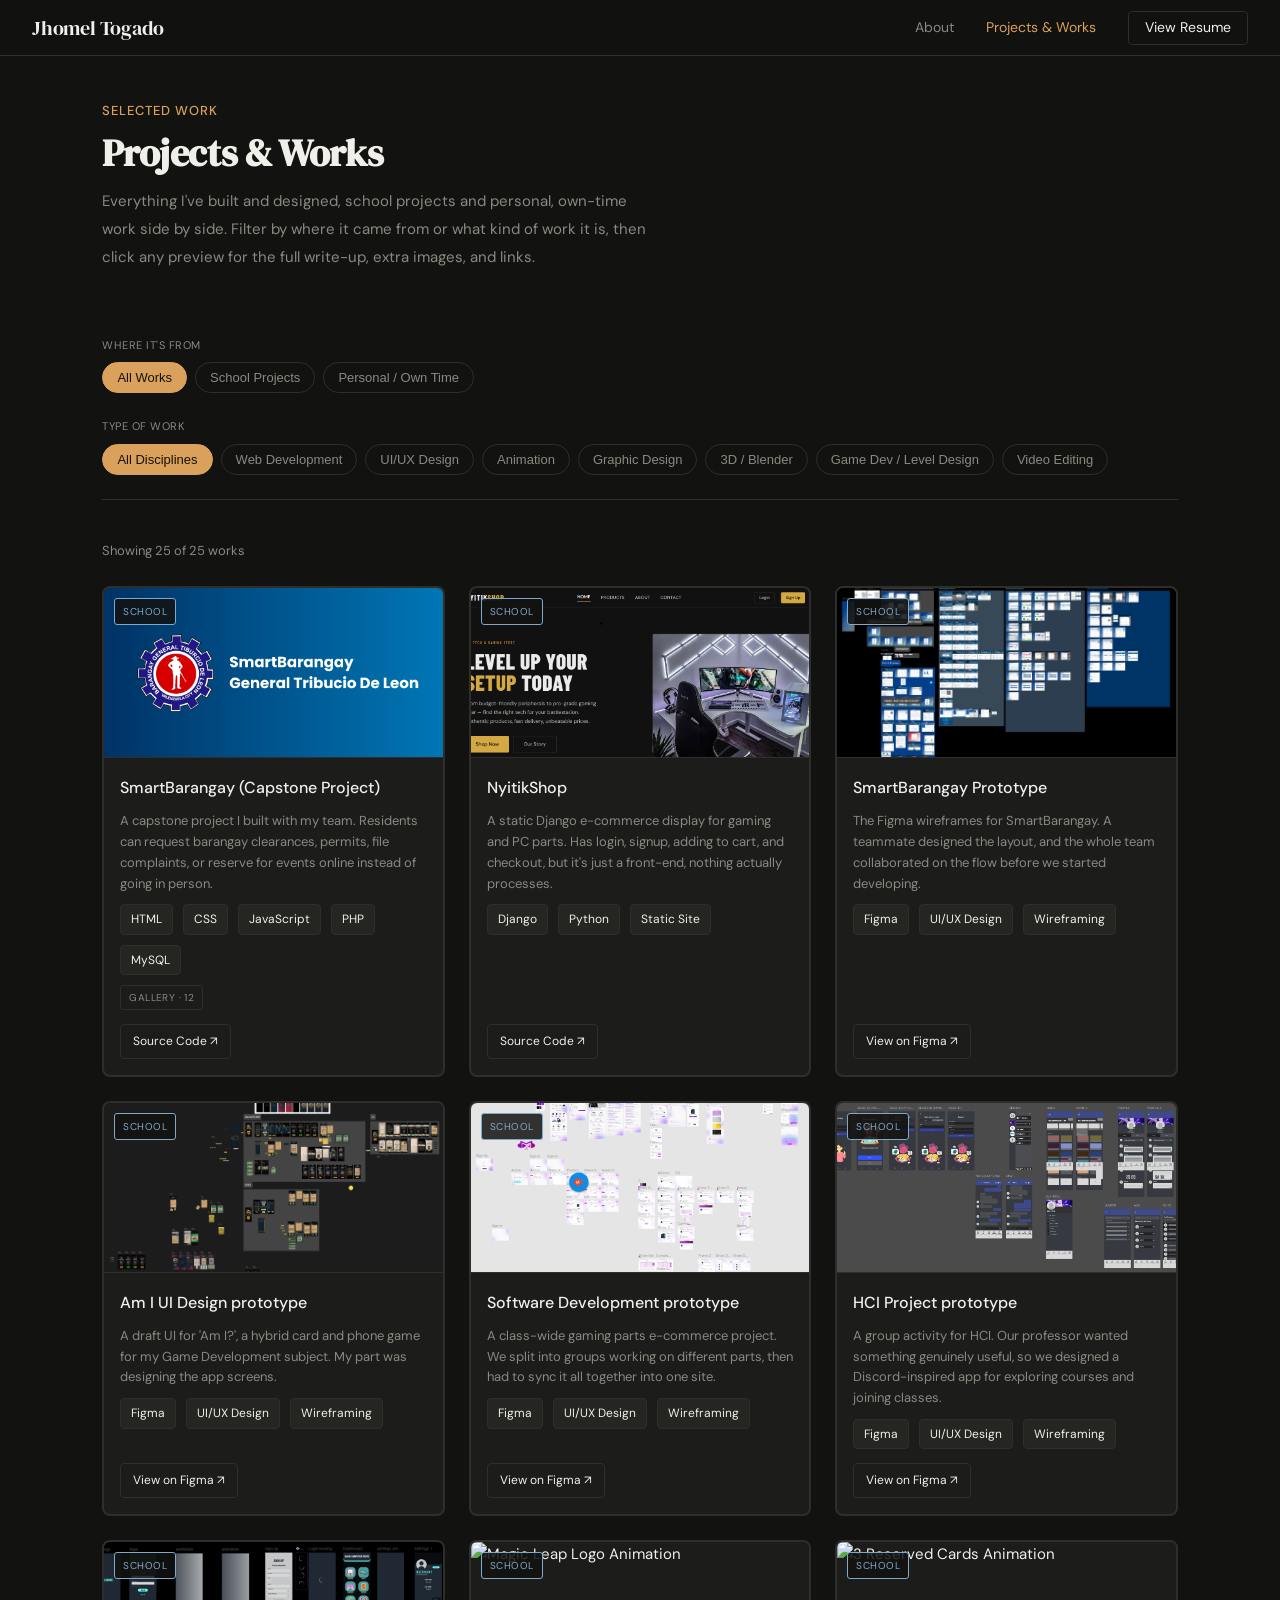
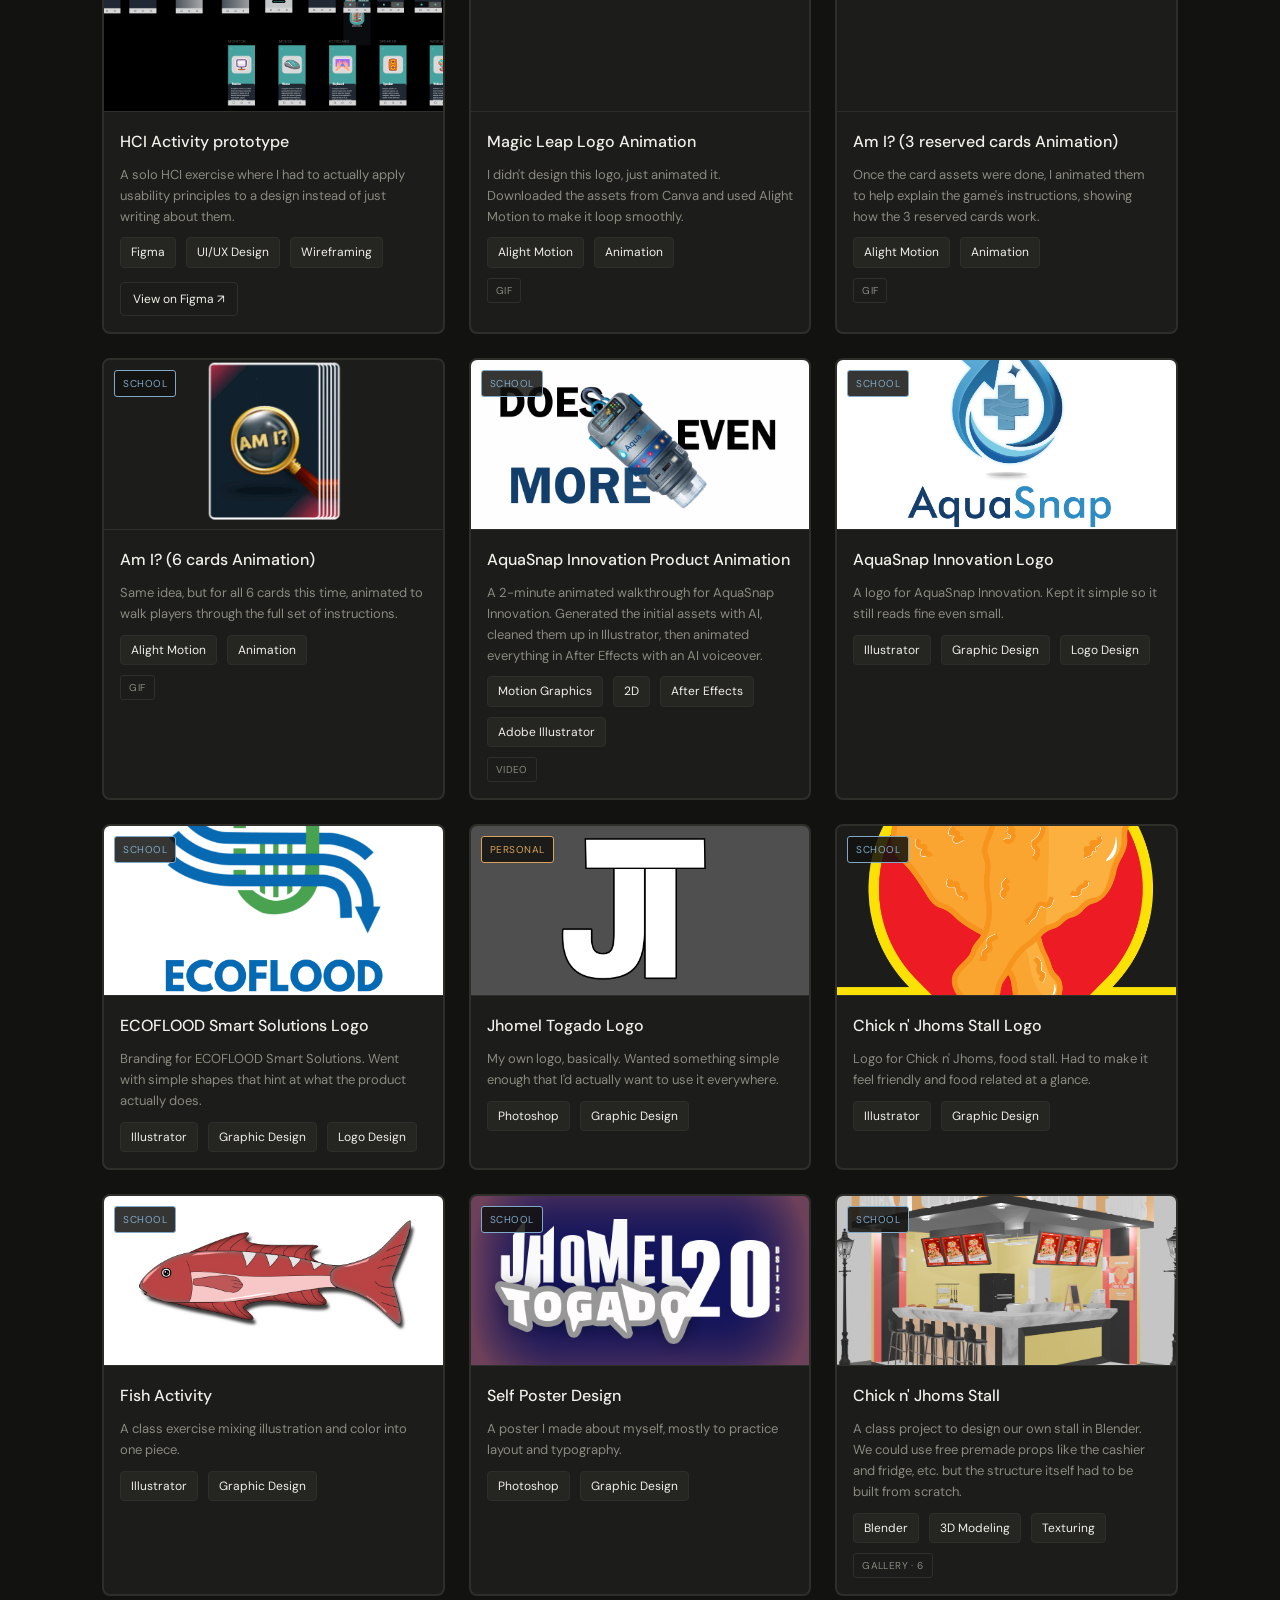
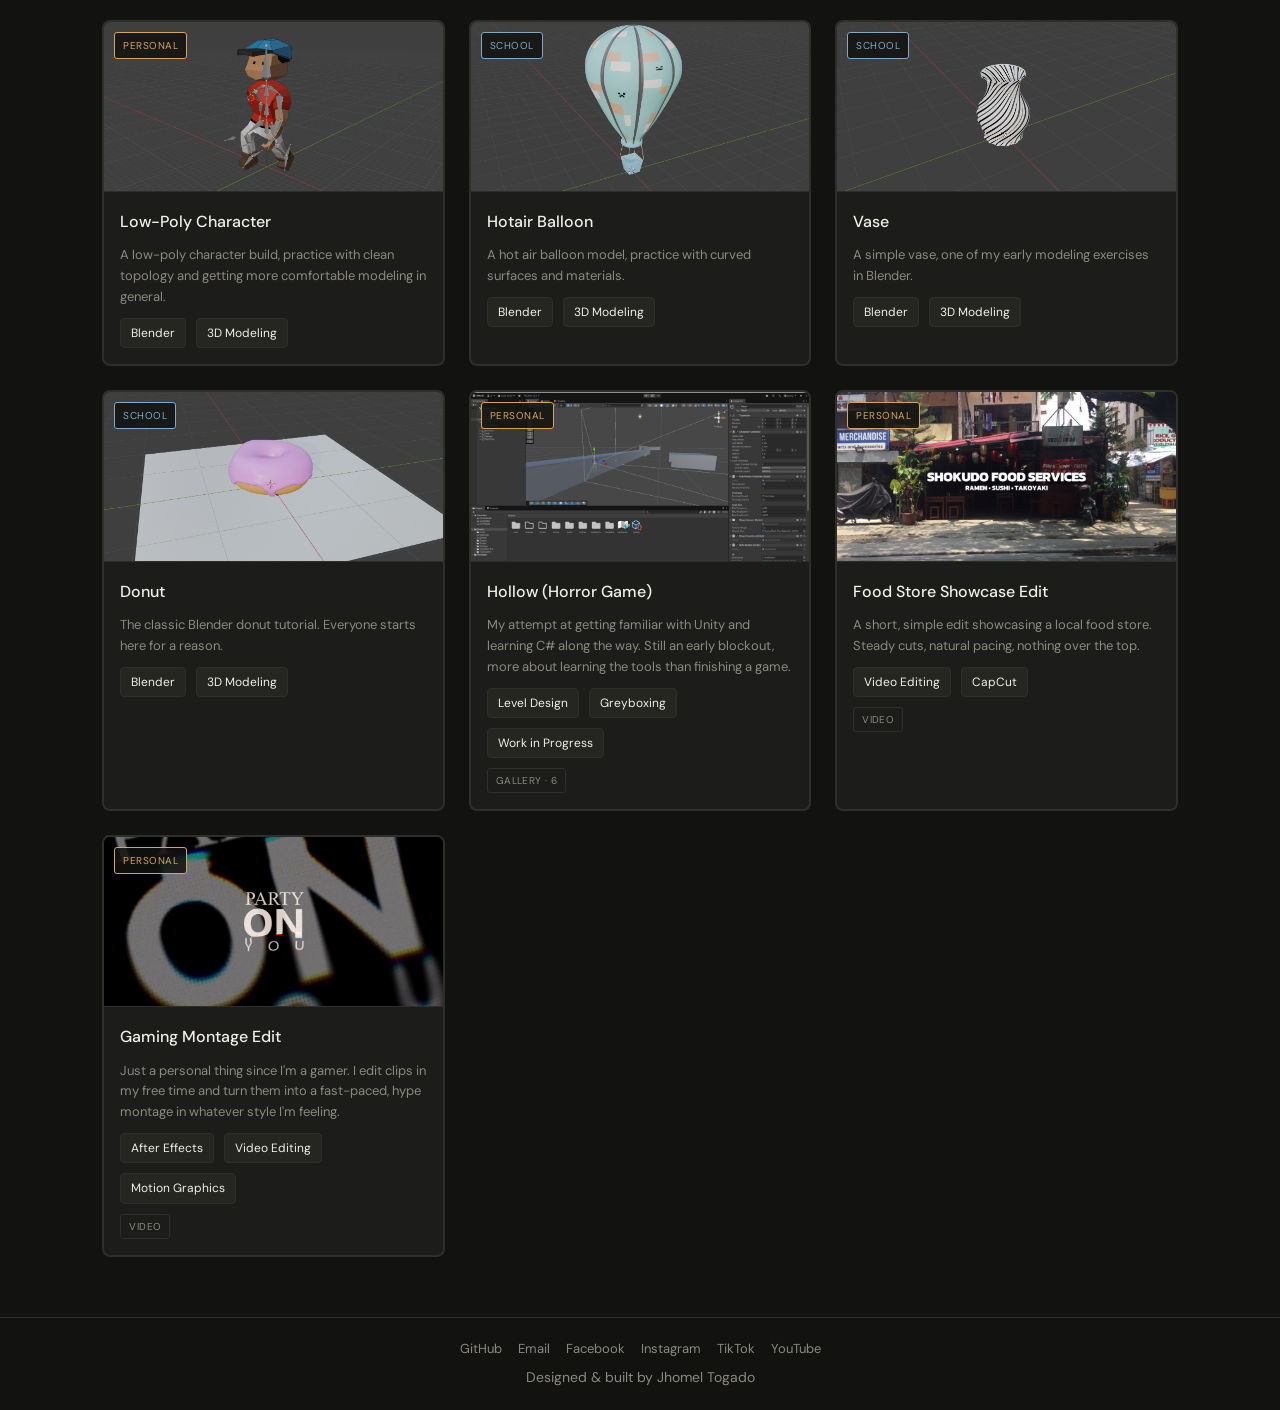
==== projects-and-works/index.html @ 36dacb42 "Add files via upload" ====
<!--projects and works-->
<!DOCTYPE html>
<html lang="en">
<head>
  <meta charset="UTF-8">
  <meta name="viewport" content="width=device-width, initial-scale=1.0">
  <title>Projects & Works | Jhomel Togado</title>
  <link href="https://fonts.googleapis.com/css2?family=DM+Serif+Display:ital@0;1&family=DM+Sans:wght@300;400;500&display=swap" rel="stylesheet"/>
  <link rel="stylesheet" href="../css/style.css">
  <link rel="icon" type="image/x-icon" href="../file/Jt.png">
</head>
<body>

  <nav>
    <div class="nav-logo" id="nav-name"><a href="https://jhomzss.github.io/portfolio/">Jhomel Togado</a></div>
    <button class="nav-toggle" id="navToggle" aria-label="Toggle navigation" aria-expanded="false">
      <span></span><span></span><span></span>
    </button>
    <div class="nav-links" id="navLinks">
      <a href="https://jhomzss.github.io/portfolio/">About</a>
      <a href="#" id="highlight">Projects & Works</a>
      <a href="#" id="resumeBtn" class="resume-link">View Resume</a>
    </div>
  </nav>

  <main class="wide">
    <section class="page-header section">
      <p class="eyebrow">Selected work</p>
      <h1 class="hero-name" style="font-size:2.4rem;">Projects & Works</h1>
      <p class="hero-lead">
        Everything I've built and designed, school projects and personal, own-time
        work side by side. Filter by where it came from or what kind of work it is,
        then click any preview for the full write-up, extra images, and links.
      </p>
    </section>

    <!--
      NOTE FOR JHOMEL: each card below has data-scope="academic" or "personal".
      I marked the ones I was confident about (SmartBarangay = academic since it's
      your capstone; your name/stall logos = personal) but the rest are my best
      guess based on naming (things like "HCI Activity" and "Multimedia Activity"
      read like class requirements, "Am I?" and the stall pieces read like your
      own work). Please skim through and flip data-scope on anything I guessed
      wrong, it's a one-word edit per card, nothing else needs to change.
    -->

    <div class="filters">
      <div class="filter-group">
        <span class="filter-group-label">Where it's from</span>
        <div class="filter-pills" id="scopeFilters">
          <button class="filter-pill active" data-scope-filter="all">All Works</button>
          <button class="filter-pill" data-scope-filter="academic">School Projects</button>
          <button class="filter-pill" data-scope-filter="personal">Personal / Own Time</button>
        </div>
      </div>
      <div class="filter-group">
        <span class="filter-group-label">Type of work</span>
        <div class="filter-pills" id="disciplineFilters">
          <button class="filter-pill active" data-discipline-filter="all">All Disciplines</button>
          <button class="filter-pill" data-discipline-filter="webdev">Web Development</button>
          <button class="filter-pill" data-discipline-filter="uiux">UI/UX Design</button>
          <button class="filter-pill" data-discipline-filter="animation">Animation</button>
          <button class="filter-pill" data-discipline-filter="design">Graphic Design</button>
          <button class="filter-pill" data-discipline-filter="3d">3D / Blender</button>
          <button class="filter-pill" data-discipline-filter="gamedev">Game Dev / Level Design</button>
          <button class="filter-pill" data-discipline-filter="video">Video Editing</button>
        </div>
      </div>
    </div>

    <p class="results-count" id="resultsCount"></p>

    <div class="project-grid" id="projectGrid">

      <!-- WEB DEVELOPMENT -->

      <div class="project-card" data-scope="academic" data-discipline="webdev">
        <div class="project-thumb clickable"
             data-src="../images/smartbarangay.png"
             data-title="SmartBarangay (Capstone Project)"
             data-desc="A capstone project I built with my team. Residents can request barangay clearances, permits, file complaints, or reserve for events online instead of going in person.">
          <img src="../images/smartbarangay.png" alt="Smart Barangay">
        </div>
        <div class="project-info">
          <h3>SmartBarangay (Capstone Project)</h3>
          <p class="project-desc">A capstone project I built with my team. Residents can request barangay clearances, permits, file complaints, or reserve for events online instead of going in person.</p>
          <div class="tag-list small">
            <span class="tag">HTML</span>
            <span class="tag">CSS</span>
            <span class="tag">JavaScript</span>
            <span class="tag">PHP</span>
            <span class="tag">MySQL</span>
          </div>
          
          <div class="project-links">
  <a href="https://github.com/jhomzss/smartbarangay"
     target="_blank"
     rel="noopener"
     class="project-link">
    Source Code <span aria-hidden="true">↗</span>
  </a>
</div>

        <div class="project-gallery" hidden>
            <img src="../images/barangay1.png" alt="">
            <img src="../images/barangay2.png" alt="">
            <img src="../images/barangay3.png" alt="">
            <img src="../images/barangay4.png" alt="">
            <img src="../images/barangay5.png" alt="">
            <img src="../images/barangay6.png" alt="">
            <img src="../images/barangay7.png" alt="">
            <img src="../images/barangay8.png" alt="">
            <img src="../images/barangay9.png" alt="">
            <img src="../images/barangay10.png" alt="">
            <img src="../images/barangay11.png" alt="">
            <img src="../images/barangay12.png" alt="">
        </div>

          <div class="project-details" hidden>
            <h4>Why we built it</h4>
            <p>Getting anything from the barangay usually means showing up in person and waiting around, so my team and I wanted to move that whole process online for our capstone.</p>
            <h4>What it does</h4>
            <p>Residents can request a barangay clearance or permit, file a complaint, or reserve for an event, all from home. They get email and SMS updates on the status, and once a document is ready, another notification lets them know it's ready for pickup onsite. Event reservations follow a similar notification flow, just with a different process behind it.</p>
            <h4>Where it's at</h4>
            <p>We previously hosted the project and had it live for one year, but unfortunately, the hosting period has ended. For now, the project is available as source code only. Since GitHub Pages doesn't support PHP, we can't host the fully functional version there.</p>
          </div>
          
        </div>
      </div>

      <div class="project-card" data-scope="academic" data-discipline="webdev">
        <div class="project-thumb clickable"
             data-src="../images/nyitikshop.png"
             data-title="NyitikShop"
             data-desc="A static Django e-commerce display for gaming and PC parts. Has login, signup, adding to cart, and checkout, but it's just a front-end, nothing actually processes.">
          <img src="../images/nyitikshop.png" alt="NyitikShop">
        </div>
        <div class="project-info">
          <h3>NyitikShop</h3>
          <p class="project-desc">A static Django e-commerce display for gaming and PC parts. Has login, signup, adding to cart, and checkout, but it's just a front-end, nothing actually processes.</p>
          <div class="tag-list small">
            <span class="tag">Django</span>
            <span class="tag">Python</span>
            <span class="tag">Static Site</span>
          </div>

          <div class="project-links">
  <a href="https://github.com/jhomzss/NyitikShop"
     target="_blank"
     rel="noopener"
     class="project-link">
    Source Code <span aria-hidden="true">↗</span>
  </a>
</div>

          <div class="project-details" hidden>
            <h4>Why I built it</h4>
            <p>
                This was our final group project for Special Topic 2, where we were tasked
                with creating an e-commerce website using Django. The project gave us an
                opportunity to apply what we learned about Django and web development by
                building an e-commerce interface as a team.
            </p>
            <h4>What it does</h4>
            <p>
                The website features product listings, an add-to-cart feature, and a
                checkout interface. It is a static demonstration of an e-commerce
                experience, designed to showcase the website's interface and user flow
                rather than function as a fully operational online store.
            </p>
          </div>
          
        </div>
      </div>

      <!-- UI/UX DESIGN -->

      <div class="project-card" data-scope="academic" data-discipline="uiux">
        <div class="project-thumb clickable"
             data-src="../images/SmartbrgyPrototype.png"
             data-title="SmartBarangay Prototype"
             data-desc="The Figma wireframes for SmartBarangay. A teammate designed the layout, and the whole team collaborated on the flow before we started developing.">
          <img src="../images/SmartbrgyPrototype.png" alt="SmartBarangay Prototype">
        </div>
        <div class="project-info">
          <h3>SmartBarangay Prototype</h3>
          <p class="project-desc">The Figma wireframes for SmartBarangay. A teammate designed the layout, and the whole team collaborated on the flow before we started developing.</p>
          <div class="tag-list small">
            <span class="tag">Figma</span>
            <span class="tag">UI/UX Design</span>
            <span class="tag">Wireframing</span>
          </div>

          <div class="project-links">
         <a href="https://www.figma.com/design/atzgeeO5IHjC6Wrl0dau3q/System-Prototype?node-id=0-1&t=hFSCnU6AYp09n6yy-1" target="_blank" rel="noopener" class="project-link">View on Figma <span aria-hidden="true">↗</span></a>
       </div>

        </div>
      </div>

      <div class="project-card" data-scope="academic" data-discipline="uiux">
        <div class="project-thumb clickable"
             data-src="../images/amIUI.png"
             data-title="Am I UI Design prototype"
             data-desc="A draft UI for 'Am I?', a hybrid card and phone game for my Game Development subject. My part was designing the app screens.">
          <img src="../images/amIUI.png" alt="Am I UI Design Prototype">
        </div>
        <div class="project-info">
          <h3>Am I UI Design prototype</h3>
          <p class="project-desc">A draft UI for 'Am I?', a hybrid card and phone game for my Game Development subject. My part was designing the app screens.</p>
          <div class="tag-list small">
            <span class="tag">Figma</span>
            <span class="tag">UI/UX Design</span>
            <span class="tag">Wireframing</span>
          </div>

          <div class="project-links">
         <a href="https://www.figma.com/design/krBwoVZOp6rnx32rEpp53e/AM-I-UI-DESIGN--Draft-?node-id=0-1&t=b3qS5WqKDhTOo467-1" target="_blank" rel="noopener" class="project-link">View on Figma <span aria-hidden="true">↗</span></a>
       </div>

          <div class="project-details" hidden>
            <h4>About the game</h4>
            <p>'Am I?' mixes physical cards with a phone app. Everyone in the room is a suspect, but only 2 to 3 of them are real. Players use ability cards, evidence cards, and profile cards to narrow it down and try to identify who they actually are.</p>
            <h4>My part</h4>
            <p>I was assigned to draft the app-side UI as part of our Game Development team.</p>
          </div>

        </div>
      </div>

      <div class="project-card" data-scope="academic" data-discipline="uiux">
        <div class="project-thumb clickable"
             data-src="../images/softdev.png"
             data-title="Software Development prototype"
             data-desc="A class-wide gaming parts e-commerce project. We split into groups working on different parts, then had to sync it all together into one site.">
          <img src="../images/softdev.png" alt="Software Development Prototype">
        </div>
        <div class="project-info">
          <h3>Software Development prototype</h3>
          <p class="project-desc">A class-wide gaming parts e-commerce project. We split into groups working on different parts, then had to sync it all together into one site.</p>
          <div class="tag-list small">
            <span class="tag">Figma</span>
            <span class="tag">UI/UX Design</span>
            <span class="tag">Wireframing</span>
          </div>

          <div class="project-links">
         <a href="https://www.figma.com/design/7u3jOTKXB7Optyi4UM3ibE/softdev-draft?node-id=0-1&t=NgS8kpZNp4PROas9-1" target="_blank" rel="noopener" class="project-link">View on Figma <span aria-hidden="true">↗</span></a>
       </div>

          <div class="project-details" hidden>
            <h4>How it was split up</h4>
            <p>The whole class worked on this together, split into groups. One group handled login, signup, forgot password, and the main product page, another handled adding products to the cart and the rest of the shopping flow. It only worked because the groups kept communicating about how their parts connected.</p>
            <h4>Where it's at</h4>
            <p>We deployed it, but I no longer have the live link. I do have the source code, and I'll update this card with it soon.</p>
          </div>

        </div>
      </div>

      <div class="project-card" data-scope="academic" data-discipline="uiux">
        <div class="project-thumb clickable"
             data-src="../images/hciProject.png"
             data-title="HCI Project prototype"
             data-desc="A group activity for HCI. Our professor wanted something genuinely useful, so we designed a Discord-inspired app for exploring courses and joining classes.">
          <img src="../images/hciProject.png" alt="HCI Project Prototype">
        </div>
        <div class="project-info">
          <h3>HCI Project prototype</h3>
          <p class="project-desc">A group activity for HCI. Our professor wanted something genuinely useful, so we designed a Discord-inspired app for exploring courses and joining classes.</p>
          <div class="tag-list small">
            <span class="tag">Figma</span>
            <span class="tag">UI/UX Design</span>
            <span class="tag">Wireframing</span>
          </div>
          
          <div class="project-links">
         <a href="https://www.figma.com/design/vvkhSQxA27L9pjwvCzRgzQ/HCI-GROUP-1?node-id=0-1&t=GnF1H7IP5ytFz4uE-1" target="_blank" rel="noopener" class="project-link">View on Figma <span aria-hidden="true">↗</span></a>
       </div>

          <div class="project-details" hidden>
            <h4>What it does</h4>
            <p>Beyond course browsing and joining classes, people can interact with each other and post to their own profile, closer to a community space than a plain course catalog.</p>
          </div>

        </div>
      </div>

      <div class="project-card" data-scope="academic" data-discipline="uiux">
        <div class="project-thumb clickable"
             data-src="../images/hciActivity.png"
             data-title="HCI Activity prototype"
             data-desc="A solo HCI exercise where I had to actually apply usability principles to a design instead of just writing about them.">
          <img src="../images/hciActivity.png" alt="HCI Activity Prototype">
        </div>
        <div class="project-info">
          <h3>HCI Activity prototype</h3>
          <p class="project-desc">A solo HCI exercise where I had to actually apply usability principles to a design instead of just writing about them.</p>
          <div class="tag-list small">
            <span class="tag">Figma</span>
            <span class="tag">UI/UX Design</span>
            <span class="tag">Wireframing</span>
          </div>

          <div class="project-links">
         <a href="https://www.figma.com/design/btydCP9sUKUYOTdLx485s6/Individual-Activity?t=RVLJEop8XRN3p1sB-1" target="_blank" rel="noopener" class="project-link">View on Figma <span aria-hidden="true">↗</span></a>
       </div>

        </div>
      </div>

      <!-- ANIMATION -->

      <div class="project-card" data-scope="academic" data-discipline="animation">
        <div class="project-thumb clickable"
             data-src="../images/magicleap.gif"
             data-title="Magic Leap Logo Animation"
             data-desc="I didn't design this logo, just animated it. Downloaded the assets from Canva and used Alight Motion to make it loop smoothly.">
          <img src="../images/magicleap.gif" alt="Magic Leap Logo Animation">
        </div>
        <div class="project-info">
          <h3>Magic Leap Logo Animation</h3>
          <p class="project-desc">I didn't design this logo, just animated it. Downloaded the assets from Canva and used Alight Motion to make it loop smoothly.</p>
          <div class="tag-list small">
            <span class="tag">Alight Motion</span>
            <span class="tag">Animation</span>
          </div>

          <!-- <div class="project-links">
         <a href="https://canva.link/4nowluqrbji679v" target="_blank" rel="noopener" class="project-link">Assets <span aria-hidden="true">↗</span></a>
       </div> -->

        </div>
      </div>

      <div class="project-card" data-scope="academic" data-discipline="animation">
        <div class="project-thumb clickable"
             data-src="../images/3reserved.gif"
             data-title="Am I? (3 reserved cards Animation)"
             data-desc="Once the card assets were done, I animated them to help explain the game's instructions, showing how the 3 reserved cards work.">
          <img src="../images/3reserved.gif" alt="3 Reserved Cards Animation">
        </div>
        <div class="project-info">
          <h3>Am I? (3 reserved cards Animation)</h3>
          <p class="project-desc">Once the card assets were done, I animated them to help explain the game's instructions, showing how the 3 reserved cards work.</p>
          <div class="tag-list small">
            <span class="tag">Alight Motion</span>
            <span class="tag">Animation</span>
          </div>
          
        </div>
      </div>

      <div class="project-card" data-scope="academic" data-discipline="animation">
        <div class="project-thumb clickable"
             data-src="../images/6cards.gif"
             data-title="Am I? (6 cards Animation)"
             data-desc="Same idea, but for all 6 cards this time, animated to walk players through the full set of instructions.">
          <img src="../images/6cards.gif" alt="6 Cards Animation">
        </div>
        <div class="project-info">
          <h3>Am I? (6 cards Animation)</h3>
          <p class="project-desc">Same idea, but for all 6 cards this time, animated to walk players through the full set of instructions.</p>
          <div class="tag-list small">
            <span class="tag">Alight Motion</span>
            <span class="tag">Animation</span>
          </div>
        </div>
      </div>

      <div class="project-card" data-scope="academic" data-discipline="animation">
        <div class="project-thumb clickable"
     data-src="../images/aquasnap-thumbnail.png"
     data-video="https://www.youtube.com/embed/GOR6tCza-84"
     data-title="AquaSnap Innovation Product Animation"
     data-desc="A 2-minute animated walkthrough for AquaSnap Innovation. Generated the initial assets with AI, cleaned them up in Illustrator, then animated everything in After Effects with an AI voiceover.">
  <img src="../images/aquasnap-thumbnail.png" alt="AquaSnap Innovation Product Animation">
</div>
        <div class="project-info">
          <h3>AquaSnap Innovation Product Animation</h3>
          <p class="project-desc">A 2-minute animated walkthrough for AquaSnap Innovation. Generated the initial assets with AI, cleaned them up in Illustrator, then animated everything in After Effects with an AI voiceover.</p>
          <div class="tag-list small">
            <span class="tag">Motion Graphics</span>
            <span class="tag">2D</span>
            <span class="tag">After Effects</span>
            <span class="tag">Adobe Illustrator</span>
          </div>

          <div class="project-details" hidden>
            <h4>How it was made</h4>
            <p>I prompted Claude to generate the assets as an Illustrator file, tweaked the shapes from there, then imported everything into After Effects to animate. Added an AI voiceover on top to explain what the product actually does.</p>
          </div>
        </div>
      </div>

      <!-- GRAPHIC DESIGN -->

      <div class="project-card" data-scope="academic" data-discipline="design">
        <div class="project-thumb clickable"
             data-src="../images/technologo.png"
             data-title="AquaSnap Innovation Logo"
             data-desc="A logo for AquaSnap Innovation. Kept it simple so it still reads fine even small.">
          <img src="../images/technologo.png" alt="AquaSnap Innovation Logo">
        </div>
        <div class="project-info">
          <h3>AquaSnap Innovation Logo</h3>
          <p class="project-desc">A logo for AquaSnap Innovation. Kept it simple so it still reads fine even small.</p>
          <div class="tag-list small">
            <span class="tag">Illustrator</span>
            <span class="tag">Graphic Design</span>
            <span class="tag">Logo Design</span>
          </div>
        </div>
      </div>

      <div class="project-card" data-scope="academic" data-discipline="design">
        <div class="project-thumb clickable"
             data-src="../images/ecoflood.png"
             data-title="ECOFLOOD Smart Solutions Logo"
             data-desc="Branding for ECOFLOOD Smart Solutions. Went with simple shapes that hint at what the product actually does.">
          <img src="../images/ecoflood.png" alt="ECOFLOOD Smart Solutions Logo">
        </div>
        <div class="project-info">
          <h3>ECOFLOOD Smart Solutions Logo</h3>
          <p class="project-desc">Branding for ECOFLOOD Smart Solutions. Went with simple shapes that hint at what the product actually does.</p>
          <div class="tag-list small">
            <span class="tag">Illustrator</span>
            <span class="tag">Graphic Design</span>
            <span class="tag">Logo Design</span>
          </div>
        </div>
      </div>

      <div class="project-card" data-scope="personal" data-discipline="design">
        <div class="project-thumb clickable"
             data-src="../images/logo.jpg"
             data-title="Jhomel Togado Logo"
             data-desc="My own logo, basically. Wanted something simple enough that I'd actually want to use it everywhere.">
          <img src="../images/logo.jpg" alt="Jhomel Togado Logo">
        </div>
        <div class="project-info">
          <h3>Jhomel Togado Logo</h3>
          <p class="project-desc">My own logo, basically. Wanted something simple enough that I'd actually want to use it everywhere.</p>
          <div class="tag-list small">
            <span class="tag">Photoshop</span>
            <span class="tag">Graphic Design</span>
          </div>
        </div>
      </div>

      <div class="project-card" data-scope="academic" data-discipline="design">
        <div class="project-thumb clickable"
             data-src="../images/manok.png"
             data-title="Chick n' Jhoms Stall Logo"
             data-desc="Logo for Chick n' Jhoms, food stall. Had to make it feel friendly and food related at a glance.">
          <img src="../images/manok.png" alt="Brand Poster">
        </div>
        <div class="project-info">
          <h3>Chick n' Jhoms Stall Logo</h3>
          <p class="project-desc">Logo for Chick n' Jhoms, food stall. Had to make it feel friendly and food related at a glance.</p>
          <div class="tag-list small">
            <span class="tag">Illustrator</span>
            <span class="tag">Graphic Design</span>
          </div>
        </div>
      </div>

      <div class="project-card" data-scope="academic" data-discipline="design">
        <div class="project-thumb clickable"
             data-src="../images/fish.jpg"
             data-title="Fish Activity"
             data-desc="A class exercise mixing illustration and color into one piece.">
          <img src="../images/fish.jpg" alt="Fish Activity">
        </div>
        <div class="project-info">
          <h3>Fish Activity</h3>
          <p class="project-desc">A class exercise mixing illustration and color into one piece.</p>
          <div class="tag-list small">
            <span class="tag">Illustrator</span>
            <span class="tag">Graphic Design</span>
          </div>
        </div>
      </div>

      <div class="project-card" data-scope="academic" data-discipline="design">
        <div class="project-thumb clickable"
             data-src="../images/Poster2.jpg"
             data-title="Self Poster Design"
             data-desc="A poster I made about myself, mostly to practice layout and typography.">
          <img src="../images/Poster2.jpg" alt="Self Poster Design">
        </div>
        <div class="project-info">
          <h3>Self Poster Design</h3>
          <p class="project-desc">A poster I made about myself, mostly to practice layout and typography.</p>
          <div class="tag-list small">
            <span class="tag">Photoshop</span>
            <span class="tag">Graphic Design</span>
          </div>
        </div>
      </div>

      <!-- BLENDER / 3D -->

      <div class="project-card" data-scope="academic" data-discipline="3d">
        <div class="project-thumb clickable"
             data-src="../images/multimedia/mm2/highlight.png"
             data-title="Chick n' Jhoms Stall"
             data-desc="A class project to design our own stall in Blender. We could use free premade props like the cashier and fridge, etc. but the structure itself had to be built from scratch.">
          <img src="../images/multimedia/mm2/highlight.png" alt="Blender Output">
        </div>
        <div class="project-info">
          <h3>Chick n' Jhoms Stall</h3>
          <p class="project-desc">A class project to design our own stall in Blender. We could use free premade props like the cashier and fridge, etc. but the structure itself had to be built from scratch.</p>
          <div class="tag-list small">
            <span class="tag">Blender</span>
            <span class="tag">3D Modeling</span>
            <span class="tag">Texturing</span>
          </div>

          <div class="project-gallery" hidden>
         <img src="../images/multimedia/mm2/highlight.png" alt="">
         <img src="../images/multimedia/mm2/front view.png" alt="">
         <img src="../images/multimedia/mm2/back view.png" alt="">
         <img src="../images/multimedia/mm2/left view.png" alt="">
         <img src="../images/multimedia/mm2/right view.png" alt="">
         <img src="../images/multimedia/mm2/top view.png" alt="">
       </div>

          <div class="project-details" hidden>
            <h4>Why a chicken stall</h4>
            <p>Our professor's only rule was that the structure had to be built by us, premade assets like the cashier machine, fridge, and lamp were fine. I reused my earlier logo and poster designs for the branding, which is how I landed on Chick n' Jhoms.</p>
          </div>
       
        </div>
      </div>

      <div class="project-card" data-scope="personal" data-discipline="3d">
        <div class="project-thumb clickable"
             data-src="../images/lowpolycharthumbnail.png"
             data-title="Low-Poly Character"
             data-desc="A low-poly character build, practice with clean topology and getting more comfortable modeling in general.">
          <img src="../images/lowpolycharthumbnail.png" alt="Low-Poly Character">
        </div>
        <div class="project-info">
          <h3>Low-Poly Character</h3>
          <p class="project-desc">A low-poly character build, practice with clean topology and getting more comfortable modeling in general.</p>
          <div class="tag-list small">
            <span class="tag">Blender</span>
            <span class="tag">3D Modeling</span>
          </div>
        </div>
      </div>

      <div class="project-card" data-scope="academic" data-discipline="3d">
        <div class="project-thumb clickable"
             data-src="../images/hotairballoon.png"
             data-title="Hotair Balloon"
             data-desc="A hot air balloon model, practice with curved surfaces and materials.">
          <img src="../images/hotairballoon.png" alt="Hotair Balloon">
        </div>
        <div class="project-info">
          <h3>Hotair Balloon</h3>
          <p class="project-desc">A hot air balloon model, practice with curved surfaces and materials.</p>
          <div class="tag-list small">
            <span class="tag">Blender</span>
            <span class="tag">3D Modeling</span>
          </div>
        </div>
      </div>

      <div class="project-card" data-scope="academic" data-discipline="3d">
        <div class="project-thumb clickable"
             data-src="../images/multimedia/mm2/vase.png"
             data-title="Vase"
             data-desc="A simple vase, one of my early modeling exercises in Blender.">
          <img src="../images/multimedia/mm2/vase.png" alt="Vase">
        </div>
        <div class="project-info">
          <h3>Vase</h3>
          <p class="project-desc">A simple vase, one of my early modeling exercises in Blender.</p>
          <div class="tag-list small">
            <span class="tag">Blender</span>
            <span class="tag">3D Modeling</span>
          </div>
        </div>
      </div>

      <div class="project-card" data-scope="academic" data-discipline="3d">
        <div class="project-thumb clickable"
             data-src="../images/multimedia/mm2/donut.png"
             data-title="Donut"
             data-desc="The classic Blender donut tutorial. Everyone starts here for a reason.">
          <img src="../images/multimedia/mm2/donut.png" alt="Donut">
        </div>
        <div class="project-info">
          <h3>Donut</h3>
          <p class="project-desc">The classic Blender donut tutorial. Everyone starts here for a reason.</p>
          <div class="tag-list small">
            <span class="tag">Blender</span>
            <span class="tag">3D Modeling</span>
          </div>
        </div>
      </div>

      <!-- GAME DEV -->

      <div class="project-card" data-scope="personal" data-discipline="gamedev">
        <div class="project-thumb clickable"
             data-src="../images/hollow-thumbnail.png"
             data-title="Hollow (Horror Game)"
             data-desc="My attempt at getting familiar with Unity and learning C# along the way. Still an early blockout, more about learning the tools than finishing a game.">
          <img src="../images/hollow-thumbnail.png" alt="Hollow (Horror Game)">
        </div>
        <div class="project-info">
          <h3>Hollow (Horror Game)</h3>
          <p class="project-desc">My attempt at getting familiar with Unity and learning C# along the way. Still an early blockout, more about learning the tools than finishing a game.</p>
          <div class="tag-list small">
            <span class="tag">Level Design</span>
            <span class="tag">Greyboxing</span>
            <span class="tag">Work in Progress</span>
          </div>

        <div class="project-gallery" hidden>
         <img src="../images/hollow-thumbnail.png" alt="">
         <img src="../images/hollow1.png" alt="">
         <img src="../images/hollow2.png" alt="">
         <img src="../images/hollow3.png" alt="">
         <img src="../images/hollow4.png" alt="">
         <img src="../images/hollow5.png" alt="">
       </div>

          <div class="project-details" hidden>
            <h4>Where it's at</h4>
            <p>This is my first real attempt at using Unity and learning C#, so it's rough around the edges. I paused it to focus on other projects, but I'd like to come back to it eventually.</p>
          </div>

        </div>
      </div>

      <!-- VIDEO EDITING -->

      <div class="project-card" data-scope="personal" data-discipline="video">
        <div class="project-thumb clickable"
            data-src="../images/shokudo.png"
            data-video="https://www.youtube.com/embed/FZxZZzbRtSY"
            data-title="Food Store Showcase Edit"
            data-desc="A short, simple edit showcasing a local food store. Steady cuts, natural pacing, nothing over the top.">
          <img src="../images/shokudo.png" alt="Food Store Showcase Edit">
        </div>
        <div class="project-info">
          <h3>Food Store Showcase Edit</h3>
          <p class="project-desc">A short, simple edit showcasing a local food store. Steady cuts, natural pacing, nothing over the top.</p>
          <div class="tag-list small">
            <span class="tag">Video Editing</span>
            <span class="tag">CapCut</span>
          </div>
        </div>
      </div>

      <div class="project-card" data-scope="personal" data-discipline="video">
  <div class="project-thumb clickable"
       data-src="../images/montage.png"
        data-video="https://www.youtube.com/embed/Vm9L2OSMndo"
       data-title="Gaming Montage Edit"
       data-desc="Just a personal thing since I'm a gamer. I edit clips in my free time and turn them into a fast-paced, hype montage in whatever style I'm feeling.">
    <img src="../images/montage.png" alt="Gaming Montage Edit">
  </div>
  <div class="project-info">
    <h3>Gaming Montage Edit</h3>
    <p class="project-desc">Just a personal thing since I'm a gamer. I edit clips in my free time and turn them into a fast-paced, hype montage in whatever style I'm feeling.</p>
    <div class="tag-list small">
      <span class="tag">After Effects</span>
      <span class="tag">Video Editing</span>
      <span class="tag">Motion Graphics</span>
    </div>
  </div>
</div>

    </div>

    <p class="no-results" id="noResults">Nothing matches that filter combination yet.</p>

  </main>

  <footer>
    <div class="footer-socials">
      <a href="https://github.com/jhomzss" target="_blank" rel="noopener">GitHub</a>
      <a href="https://mail.google.com/mail/u/0/?tab=rm&ogbl#inbox?compose=CllgCJqSvsjlKpTlzJnHwJGPMPSCZCNRbPSmnTpBghRtnqgXjWpDkSWGvwXRZJHcRszSXRfVpMg">Email</a>
      <a href="https://www.facebook.com/jhomeltogadoo" target="_blank" rel="noopener">Facebook</a>
      <a href="https://www.instagram.com/jhomzs_/" target="_blank" rel="noopener">Instagram</a>
      <a href="https://www.tiktok.com/@jhomel20" target="_blank" rel="noopener">TikTok</a>
      <a href="https://www.youtube.com/@jhomeltogado8434" target="_blank" rel="noopener">YouTube</a>
    </div>
    <span id="footer-text">Designed & built by Jhomel Togado</span>
  </footer>

  <div id="resumeModal" class="modal">
    <div class="modal-content">
      <span class="close" id="closeModal">&times;</span>
      <iframe src="../file/JhomelTogado_Resume.pdf#view=FitH"></iframe>
    </div>
  </div>

  <!-- Lightbox for project media -->
  <div id="lightbox" class="modal">
    <div class="lightbox-content">
      <span class="close" id="closeLightbox">&times;</span>
      <div class="lightbox-media-wrap" id="lightboxMediaWrap">
        <button class="lightbox-nav-btn prev" id="lightboxPrev" aria-label="Previous image" hidden>&#8249;</button>
        <div class="lightbox-media" id="lightboxMedia"></div>
        <button class="lightbox-nav-btn next" id="lightboxNext" aria-label="Next image" hidden>&#8250;</button>
      </div>
      <div class="lightbox-info">
        <span class="lightbox-scope" id="lightboxScope"></span>
        <div class="lightbox-info-head">
          <h3 id="lightboxTitle"></h3>
          <span class="lightbox-counter" id="lightboxCounter"></span>
        </div>
        <p id="lightboxDesc"></p>
        <div class="tag-list small" id="lightboxTags"></div>
        <div class="project-links" id="lightboxLinks"></div>
        <div class="lightbox-details" id="lightboxDetails"></div>
      </div>
    </div>
  </div>

  <script src="../scripts/scripts.js"></script>
</body>
</html>
---- css/style.css ----
:root {
  --bg: #121210;
  --surface: #1c1c1a;
  --border: #2e2e2a;
  --text: #f0efe9;
  --muted: #8a8980;
  --accent: #d9a15b;
  --accent-soft: rgba(217,161,91,0.12);
  --on-accent: #171208;
  --school: #7fa8c9;
  --school-soft: rgba(127,168,201,0.12);
  --tag-bg: #252521;
  --card-bg: #1c1c1a;
  --nav-bg: rgba(18,18,16,0.92);
}

* { box-sizing: border-box; margin: 0; padding: 0; }

html { scroll-behavior: smooth; }

body {
  font-family: 'DM Sans', sans-serif;
  background: var(--bg);
  color: var(--text);
  font-size: 15px;
  line-height: 1.7;
  min-height: 100vh;
  display: flex;
  flex-direction: column;
}

a { color: inherit; text-decoration: none; }

section[id] { scroll-margin-top: 76px; }

/* ------------------------------------------ */
/* Nav */
/* ------------------------------------------ */

nav {
  position: fixed; top: 0; left: 0; right: 0; z-index: 100;
  background: var(--nav-bg);
  backdrop-filter: blur(10px);
  border-bottom: 1px solid var(--border);
  display: flex;
  align-items: center;
  justify-content: space-between;
  padding: 0 2rem;
  height: 56px;
}

.nav-logo {
  font-family: 'DM Serif Display', serif;
  font-size: 1.25rem;
  letter-spacing: -0.01em;
}

.nav-toggle {
  display: none;
  flex-direction: column;
  justify-content: center;
  gap: 5px;
  width: 32px;
  height: 32px;
  background: transparent;
  border: none;
  cursor: pointer;
  z-index: 110;
}

.nav-toggle span {
  display: block;
  height: 2px;
  width: 100%;
  background: var(--text);
  transition: transform 0.25s ease, opacity 0.25s ease;
}

.nav-toggle.open span:nth-child(1) { transform: translateY(7px) rotate(45deg); }
.nav-toggle.open span:nth-child(2) { opacity: 0; }
.nav-toggle.open span:nth-child(3) { transform: translateY(-7px) rotate(-45deg); }

.nav-links {
  display: flex;
  gap: 2rem;
  align-items: center;
}

.nav-links a {
  font-size: 14px;
  color: var(--muted);
  transition: color 0.2s;
}

.nav-links a:hover { color: var(--accent); }

#highlight { color: var(--accent); }

.nav-links a.resume-link {
  display: inline-flex;
  align-items: center;
  justify-content: center;
  width: 120px;
  height: 34px;
  border: 1px solid var(--border);
  background: transparent;
  color: var(--text);
  font-size: 14px;
  border-radius: 4px;
  transition: all 0.25s ease;
}

.nav-links a.resume-link:hover {
  background: var(--accent);
  color: var(--on-accent);
  border-color: var(--accent);
  transform: translateY(-1px);
  box-shadow: 0 4px 15px rgba(217,161,91,0.18);
}

/* ------------------------------------------ */
/* Layout basics */
/* ------------------------------------------ */

main {
  flex: 1;
  padding: 100px 8% 60px;
  max-width: 1200px;
  margin: 0 auto;
  width: 100%;
}

main.wide { max-width: 1400px; }

.eyebrow {
  font-size: 13px;
  color: var(--accent);
  letter-spacing: 1px;
  text-transform: uppercase;
  margin-bottom: 10px;
  font-weight: 500;
}

.section {
  margin-bottom: 64px;
  scroll-margin-top: 76px;
}

.section-title {
  font-family: 'DM Serif Display', serif;
  font-size: 1.5rem;
  margin-bottom: 24px;
  padding-bottom: 10px;
  border-bottom: 1px solid var(--border);
  display: flex;
  align-items: center;
  gap: 12px;
}

.section-title::before {
  content: "";
  display: inline-block;
  width: 18px;
  height: 2px;
  background: var(--accent);
  flex-shrink: 0;
}

.muted-small { font-size: 12px; color: var(--muted); }

/* ------------------------------------------ */
/* Hero */
/* ------------------------------------------ */

.hero {
  display: grid;
  grid-template-columns: 1.3fr 1fr;
  gap: 48px;
  align-items: center;
  margin-bottom: 72px;
  padding-bottom: 56px;
  border-bottom: 1px solid var(--border);
}

.hero-name {
  font-family: 'DM Serif Display', serif;
  font-size: 3rem;
  line-height: 1.1;
  margin-bottom: 14px;
  letter-spacing: -0.01em;
}

.hero-role {
  color: var(--muted);
  font-size: 17px;
  margin-bottom: 20px;
}

.hero-lead {
  color: var(--muted);
  max-width: 560px;
  line-height: 1.85;
  margin-bottom: 28px;
}

.hero-actions {
  display: flex;
  flex-wrap: wrap;
  gap: 12px;
}

.btn {
  display: inline-flex;
  align-items: center;
  justify-content: center;
  padding: 12px 22px;
  border-radius: 4px;
  font-size: 14px;
  border: 1px solid var(--border);
  transition: all 0.2s ease;
}

.btn-primary {
  background: var(--accent);
  color: var(--on-accent);
  border-color: var(--accent);
}

.btn-primary:hover {
  transform: translateY(-1px);
  box-shadow: 0 6px 18px rgba(217,161,91,0.2);
}

.btn-ghost {
  background: transparent;
  color: var(--text);
}

.btn-ghost:hover {
  border-color: var(--accent);
  color: var(--accent);
}

.hero-facts {
  background: var(--card-bg);
  border: 1px solid var(--border);
  border-radius: 10px;
  padding: 24px;
  display: flex;
  flex-direction: column;
  gap: 18px;
}

.hero-fact {
  display: flex;
  flex-direction: column;
  gap: 3px;
}

.hero-fact-label {
  font-size: 11px;
  text-transform: uppercase;
  letter-spacing: 0.5px;
  color: var(--muted);
}

.hero-fact-value { font-size: 14.5px; }

/* ------------------------------------------ */
/* Timeline */
/* ------------------------------------------ */

.timeline-item {
  display: flex;
  gap: 30px;
  padding: 20px 0;
  border-bottom: 1px solid var(--border);
}

.timeline-item:last-child { border-bottom: none; }

.timeline-year {
  flex: 0 0 140px;
  color: var(--muted);
  font-size: 13px;
}

.timeline-content h3 {
  font-size: 16px;
  font-weight: 500;
  margin-bottom: 4px;
}

.timeline-content p { color: var(--muted); font-size: 14px; }

.exp-list {
  margin-top: 10px;
  padding-left: 18px;
  color: var(--muted);
  font-size: 14px;
}

.exp-list li { margin-bottom: 6px; }

/* ------------------------------------------ */
/* Tags */
/* ------------------------------------------ */

.tag-list { display: flex; flex-wrap: wrap; gap: 10px; }

.tag-list.small .tag { font-size: 12px; padding: 4px 10px; }

.tag {
  background: var(--tag-bg);
  border: 1px solid var(--border);
  color: var(--text);
  padding: 8px 16px;
  border-radius: 4px;
  font-size: 14px;
}

/* ------------------------------------------ */
/* Contact */
/* ------------------------------------------ */

.contact-grid {
  display: grid;
  grid-template-columns: repeat(auto-fit, minmax(240px, 1fr));
  gap: 16px;
}

.contact-item {
  background: var(--card-bg);
  border: 1px solid var(--border);
  border-radius: 8px;
  padding: 20px;
  display: flex;
  flex-direction: column;
  gap: 6px;
  transition: border-color 0.2s;
}

.contact-item:hover { border-color: var(--accent); }

.contact-label {
  font-size: 12px;
  color: var(--muted);
  text-transform: uppercase;
  letter-spacing: 0.5px;
}

.contact-value { font-size: 15px; }

/* ------------------------------------------ */
/* Projects — page header + filters */
/* ------------------------------------------ */

.filters {
  display: flex;
  flex-wrap: wrap;
  gap: 24px;
  margin-bottom: 40px;
  padding-bottom: 24px;
  border-bottom: 1px solid var(--border);
}

.filter-group {
  display: flex;
  flex-direction: column;
  gap: 8px;
}

.filter-group-label {
  font-size: 11px;
  text-transform: uppercase;
  letter-spacing: 0.5px;
  color: var(--muted);
}

.filter-pills {
  display: flex;
  flex-wrap: wrap;
  gap: 8px;
}

.filter-pill {
  font-size: 13px;
  padding: 7px 14px;
  border-radius: 20px;
  border: 1px solid var(--border);
  background: transparent;
  color: var(--muted);
  cursor: pointer;
  transition: all 0.2s ease;
}

.filter-pill:hover { color: var(--text); border-color: var(--muted); }

.filter-pill.active {
  background: var(--accent);
  color: var(--on-accent);
  border-color: var(--accent);
}

.results-count {
  font-size: 13px;
  color: var(--muted);
  margin-bottom: 24px;
}

/* ------------------------------------------ */
/* Project grid + cards */
/* ------------------------------------------ */

.project-grid {
  display: grid;
  grid-template-columns: repeat(auto-fill, minmax(270px, 1fr));
  gap: 24px;
}

.project-card {
  background: var(--card-bg);
  border: 2px solid var(--border);
  border-radius: 8px;
  overflow: hidden;
  transition: transform 0.25s ease, border-color 0.25s ease;
  display: flex;
  flex-direction: column;
}

.project-card:hover { transform: translateY(-4px); border-color: var(--accent); cursor: pointer; }

.project-card.is-hidden { display: none; }

.project-thumb {
  width: 100%;
  height: 170px;
  overflow: hidden;
  background: var(--surface);
  border-bottom: 1px solid var(--border);
  position: relative;
}

.project-thumb img {
  width: 100%;
  height: 100%;
  object-fit: cover;
  display: block;
}

.project-thumb.clickable { cursor: pointer; }

.project-thumb.clickable::after {
  content: "\2922  View";
  position: absolute;
  inset: 0;
  display: flex;
  align-items: center;
  justify-content: center;
  gap: 6px;
  font-size: 13px;
  letter-spacing: 0.3px;
  color: var(--text);
  background: rgba(0,0,0,0.5);
  opacity: 0;
  transition: opacity 0.2s ease, border-color 0.2s ease;
}

.project-card:hover .project-thumb.clickable::after { opacity: 1; }

.project-thumb.clickable:focus-visible { outline: 2px solid var(--accent); outline-offset: -2px; }

.scope-badge {
  position: absolute;
  top: 10px;
  left: 10px;
  font-size: 10px;
  text-transform: uppercase;
  letter-spacing: 0.5px;
  padding: 4px 8px;
  border-radius: 3px;
  background: rgba(18,18,16,0.85);
  border: 1px solid var(--border);
  z-index: 2;
}

.scope-badge.academic { color: var(--school); border-color: var(--school); }
.scope-badge.personal { color: var(--accent); border-color: var(--accent); }

.project-info {
  padding: 16px;
  display: flex;
  flex-direction: column;
  gap: 10px;
  flex: 1;
}

.project-info h3 { font-size: 16px; font-weight: 500; }

.project-desc { color: var(--muted); font-size: 13px; line-height: 1.6; }

.media-flags {
  display: flex;
  flex-wrap: wrap;
  gap: 6px;
}

.media-flag {
  font-size: 10px;
  text-transform: uppercase;
  letter-spacing: 0.4px;
  padding: 3px 8px;
  border-radius: 3px;
  border: 1px solid var(--border);
  color: var(--muted);
}

.project-links {
  display: flex;
  flex-wrap: wrap;
  gap: 8px;
  margin-top: auto;
  padding-top: 4px;
}

.project-link {
  font-size: 12px;
  padding: 6px 12px;
  border: 1px solid var(--border);
  border-radius: 4px;
  color: var(--text);
  transition: background 0.2s, border-color 0.2s, color 0.2s;
}

.project-link:hover {
  background: var(--accent-soft);
  border-color: var(--accent);
  color: var(--accent);
}

.no-results {
  display: none;
  color: var(--muted);
  font-size: 14px;
  padding: 40px 0;
  text-align: center;
}

.no-results.show { display: block; }

/* ------------------------------------------ */
/* Modals */
/* ------------------------------------------ */

.modal {
  display: none;
  position: fixed;
  z-index: 999;
  left: 0; top: 0;
  width: 100%; height: 100%;
  background: rgba(0,0,0,0.8);
  backdrop-filter: blur(6px);
  justify-content: center;
  align-items: center;
  padding: 24px;
}

.modal-content {
  width: 90vw;
  height: 90vh;
  background: var(--surface);
  border: 1px solid var(--border);
  border-radius: 10px;
  position: relative;
  overflow: hidden;
}

.modal-content iframe { width: 100%; height: 100%; border: none; }

.close {
  position: absolute;
  top: 10px;
  right: 15px;
  font-size: 22px;
  cursor: pointer;
  color: var(--text);
  z-index: 1000;
}

.close:hover { color: var(--accent); }

/* Lightbox — media left, details right */
.lightbox-content {
  width: 92vw;
  max-width: 1100px;
  height: 88vh;
  max-height: 88vh;
  background: var(--surface);
  border: 1px solid var(--border);
  border-radius: 10px;
  display: flex;
  flex-direction: row;
  overflow: hidden;
}

.lightbox-media-wrap {
  position: relative;
  display: flex;
  align-items: center;
  justify-content: center;
  background: #000;
  flex: 1 1 60%;
  min-width: 0;
  height: 100%;
}

.lightbox-media {
  display: flex;
  align-items: center;
  justify-content: center;
  width: 100%;
  height: 100%;
}

.lightbox-media img,
.lightbox-media video {
  display: block;
  max-width: 100%;
  max-height: 100%;
  width: auto;
  height: auto;
  object-fit: contain;
}

.lightbox-nav-btn {
  position: absolute;
  top: 50%;
  transform: translateY(-50%);
  z-index: 5;
  width: 36px;
  height: 36px;
  border-radius: 50%;
  background: rgba(28,28,26,0.85);
  border: 1px solid var(--border);
  color: var(--text);
  display: flex;
  align-items: center;
  justify-content: center;
  cursor: pointer;
  font-size: 16px;
  line-height: 1;
  transition: background 0.2s, border-color 0.2s;
}

.lightbox-nav-btn:hover { background: var(--tag-bg); border-color: var(--accent); color: var(--accent); }
.lightbox-nav-btn[hidden] { display: none; }
.lightbox-nav-btn.prev { left: 10px; }
.lightbox-nav-btn.next { right: 10px; }

.lightbox-info {
  flex: 0 0 360px;
  max-width: 40%;
  padding: 24px;
  border-left: 1px solid var(--border);
  overflow-y: auto;
  height: 100%;
}

.lightbox-scope {
  display: inline-block;
  font-size: 10px;
  text-transform: uppercase;
  letter-spacing: 0.5px;
  padding: 4px 9px;
  border-radius: 3px;
  border: 1px solid var(--border);
  margin-bottom: 10px;
}

.lightbox-scope.academic { color: var(--school); border-color: var(--school); }
.lightbox-scope.personal { color: var(--accent); border-color: var(--accent); }
.lightbox-scope:empty { display: none; }

.lightbox-info-head {
  display: flex;
  align-items: baseline;
  justify-content: space-between;
  gap: 12px;
}

.lightbox-info h3 { font-size: 18px; font-weight: 500; margin-bottom: 4px; }

.lightbox-counter { font-size: 12px; color: var(--muted); white-space: nowrap; }

.lightbox-info p { color: var(--muted); font-size: 13px; line-height: 1.7; margin-bottom: 10px; }
.lightbox-info p:empty { display: none; }

.lightbox-info .tag-list { margin: 10px 0 2px; }
.lightbox-info .tag-list:empty { display: none; }

.lightbox-info .project-links { margin-top: 14px; }
.lightbox-info .project-links:empty { display: none; margin: 0; }

.lightbox-details {
  margin-top: 14px;
  padding-top: 14px;
  border-top: 1px solid var(--border);
}

.lightbox-details:empty { display: none; }

.lightbox-details h4 {
  font-size: 12px;
  text-transform: uppercase;
  letter-spacing: 0.5px;
  color: var(--accent);
  margin-bottom: 6px;
}

.lightbox-details h4:not(:first-child) { margin-top: 14px; }

.lightbox-details p { color: var(--text); font-size: 13px; line-height: 1.7; margin-bottom: 0; }

.lightbox-details ul,
.lightbox-details ol {
  padding-left: 18px;
  color: var(--text);
  font-size: 13px;
  line-height: 1.7;
}

.project-gallery { display: none; }
.project-details { display: none; }

/* ------------------------------------------ */
/* Footer */
/* ------------------------------------------ */

footer {
  text-align: center;
  padding: 1.25rem;
  font-size: 14px;
  color: var(--muted);
  border-top: 1px solid var(--border);
}

.footer-socials {
  display: flex;
  justify-content: center;
  gap: 16px;
  margin-bottom: 6px;
}

.footer-socials a {
  color: var(--muted);
  font-size: 13px;
  transition: color 0.2s;
}

.footer-socials a:hover {
  color: var(--accent);
}

/* ------------------------------------------ */
/* Responsive */
/* ------------------------------------------ */

@media (max-width: 980px) {
  .hero { grid-template-columns: 1fr; gap: 32px; }
  main { padding: 90px 6% 50px; }
  .hero-name { font-size: 2.4rem; }
}

@media (max-width: 768px) {
  nav { padding: 0 1.25rem; }
  .nav-toggle { display: flex; }

  .nav-links {
    position: fixed;
    top: 56px; right: 0; left: 0;
    background: var(--bg);
    border-bottom: 1px solid var(--border);
    flex-direction: column;
    align-items: flex-start;
    gap: 0;
    max-height: 0;
    overflow: hidden;
    transition: max-height 0.3s ease;
  }

  .nav-links.open { max-height: 400px; }

  .nav-links a {
    width: 100%;
    padding: 14px 1.25rem;
    border-bottom: 1px solid var(--border);
  }

  .nav-links a.resume-link {
    width: calc(100% - 2.5rem);
    margin: 12px 1.25rem;
  }

  main { padding: 84px 6% 50px; }

  .timeline-item { flex-direction: column; gap: 6px; }
  .timeline-year { flex: none; }

  .project-grid { grid-template-columns: repeat(auto-fill, minmax(220px, 1fr)); }

  .lightbox-content {
    flex-direction: column;
    width: 92vw;
    height: auto;
    max-height: 92vh;
  }

  .lightbox-media-wrap { flex: 0 0 auto; height: auto; max-height: 45vh; }
  .lightbox-media img, .lightbox-media video { max-height: 45vh; }

  .lightbox-info {
    flex: 1 1 auto;
    max-width: 100%;
    max-height: 45vh;
    border-left: none;
    border-top: 1px solid var(--border);
  }
}

@media (max-width: 480px) {
  .hero-name { font-size: 2rem; }
  .section { margin-bottom: 44px; }
  .project-grid { grid-template-columns: 1fr 1fr; gap: 14px; }
  .project-thumb { height: 130px; }
  .lightbox-info { padding: 16px; }
  .lightbox-nav-btn { width: 30px; height: 30px; font-size: 14px; }
}

@media (max-width: 380px) {
  .project-grid { grid-template-columns: 1fr; }
}

/* ------------------------------------------ */
/* Fix: clip zoomed/panned image inside the
   lightbox so it never spills outside the card */
/* ------------------------------------------ */

.lightbox-media-wrap {
  overflow: hidden;
}

.lightbox-media {
  overflow: hidden;
}

.lightbox-media img {
  touch-action: none;
  will-change: transform;
  -webkit-user-drag: none;
  user-select: none; 
}

.lightbox-media img.zoomed {
  cursor: grab;
}

.lightbox-media img.panning {
  cursor: grabbing;
}
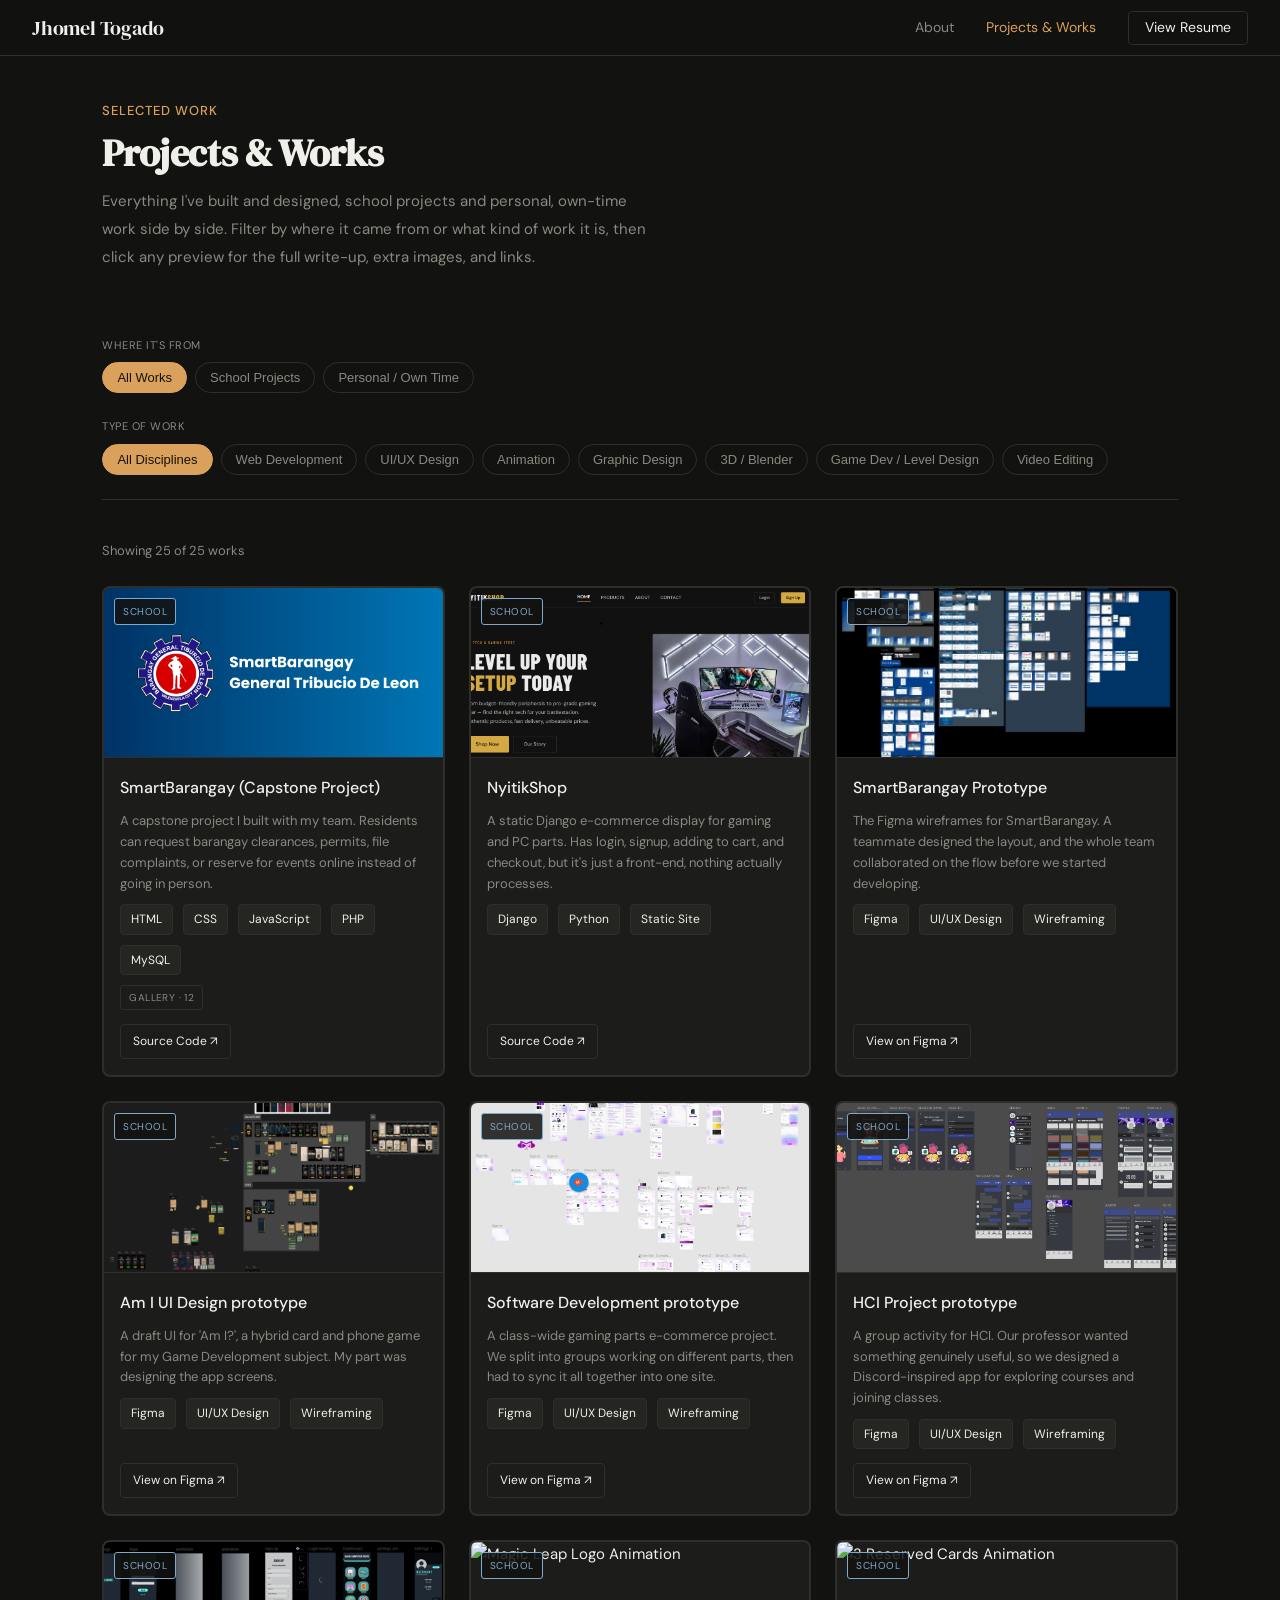
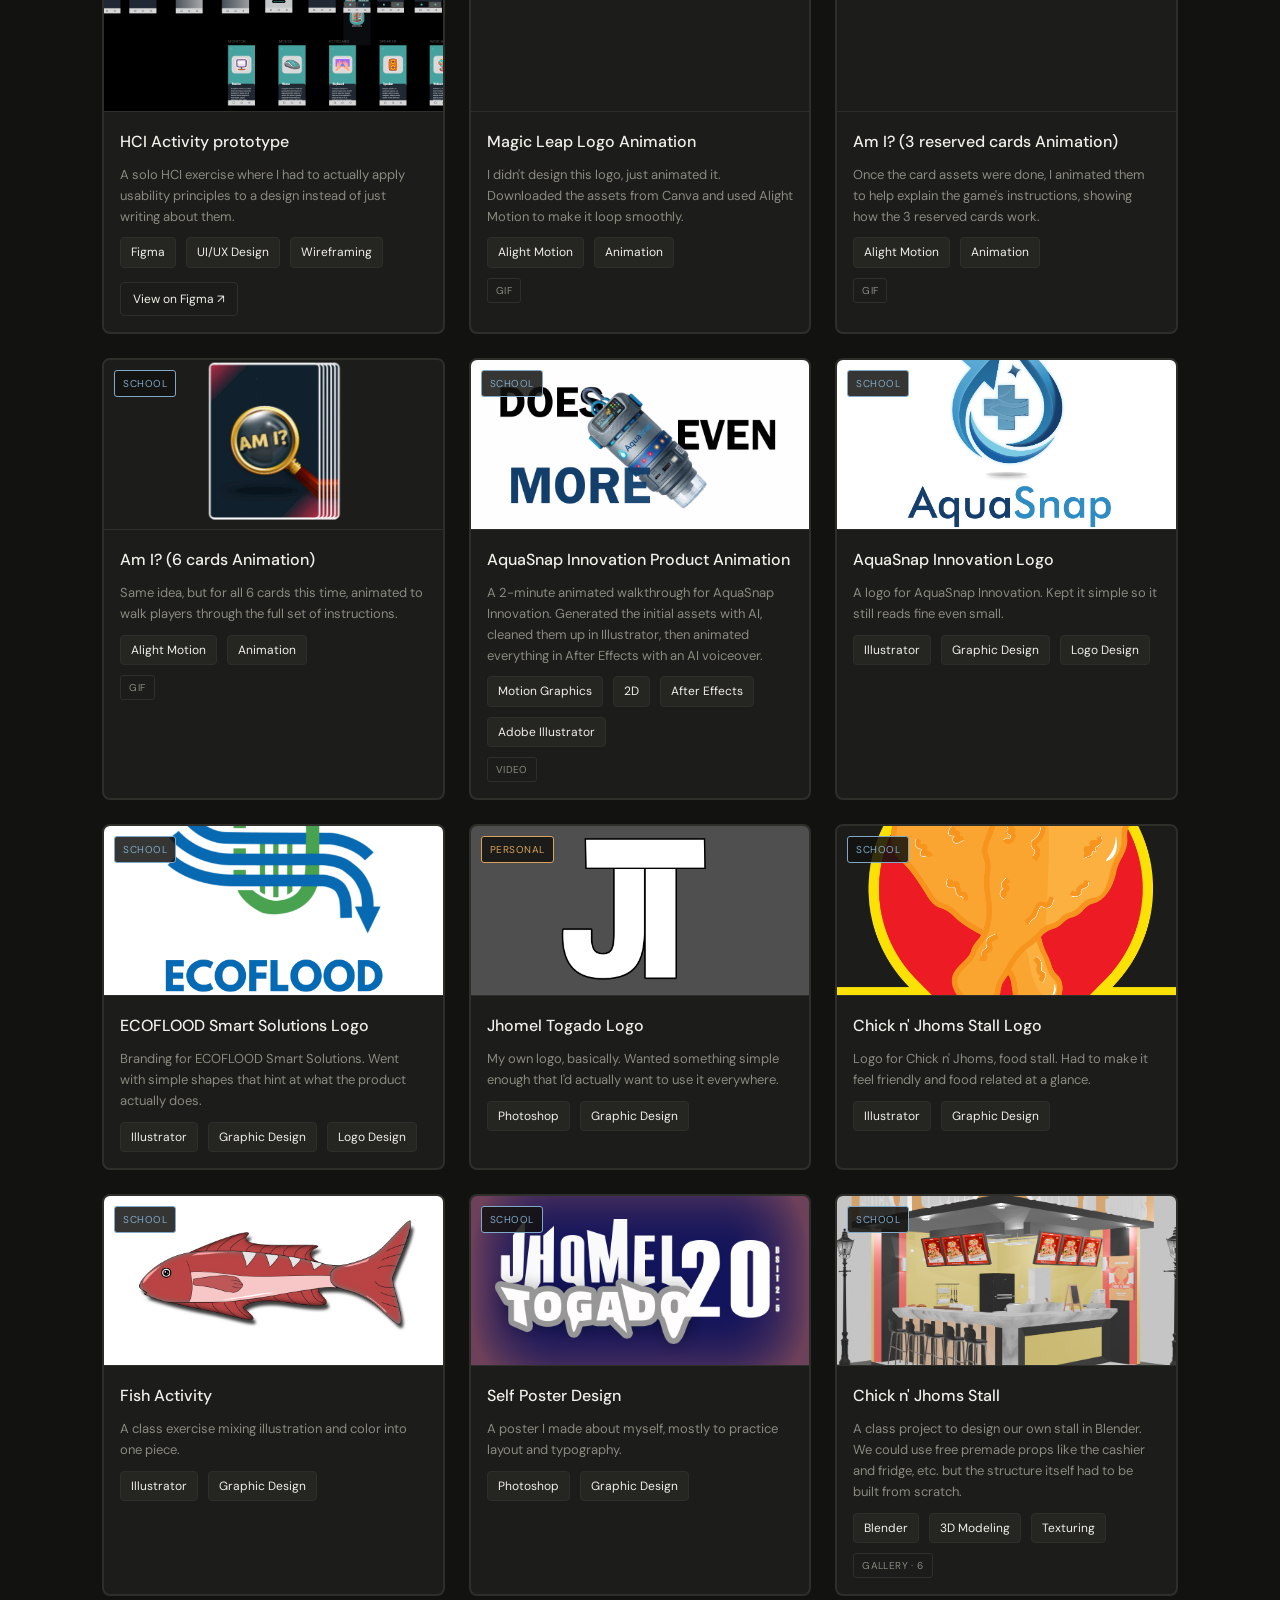
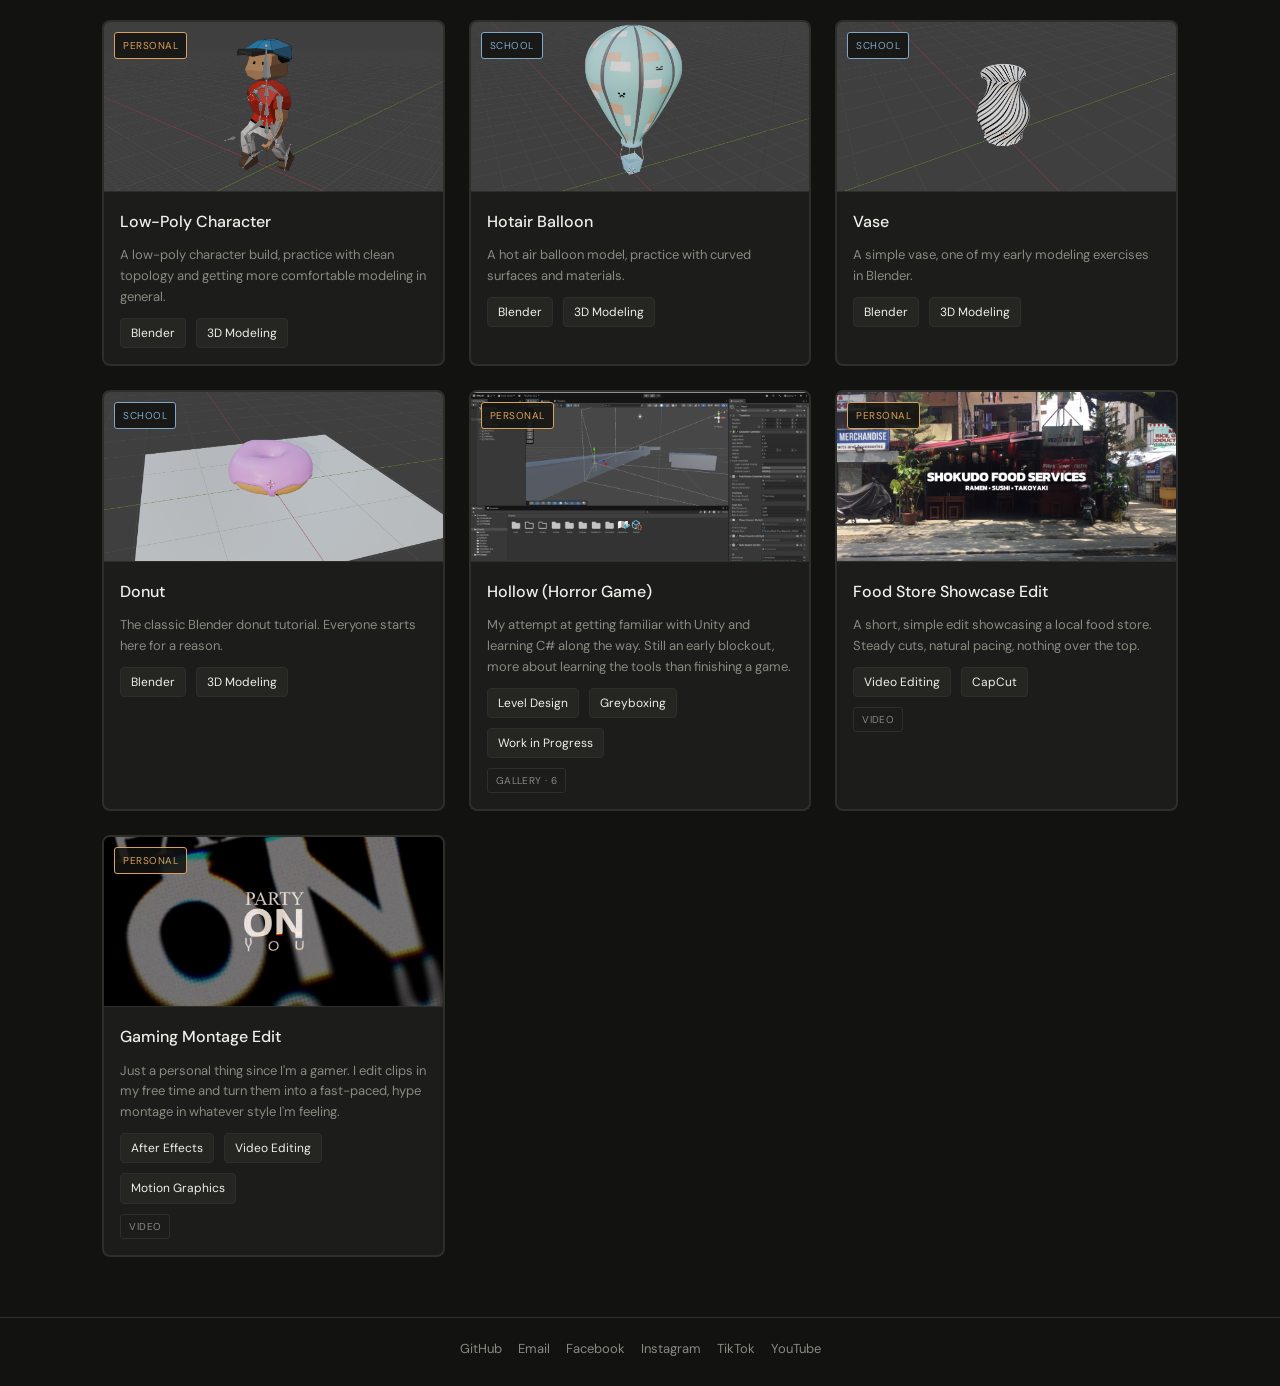
==== commit 37bd75d9: "Update index.html" ====
--- a/projects-and-works/index.html
+++ b/projects-and-works/index.html
@@ -691,7 +691,7 @@
       <a href="https://www.tiktok.com/@jhomel20" target="_blank" rel="noopener">TikTok</a>
       <a href="https://www.youtube.com/@jhomeltogado8434" target="_blank" rel="noopener">YouTube</a>
     </div>
-    <span id="footer-text">Designed & built by Jhomel Togado</span>
+    <!-- <span id="footer-text">Designed & built by Jhomel Togado</span> -->
   </footer>
 
   <div id="resumeModal" class="modal">
@@ -726,4 +726,4 @@
 
   <script src="../scripts/scripts.js"></script>
 </body>
-</html>+</html>
